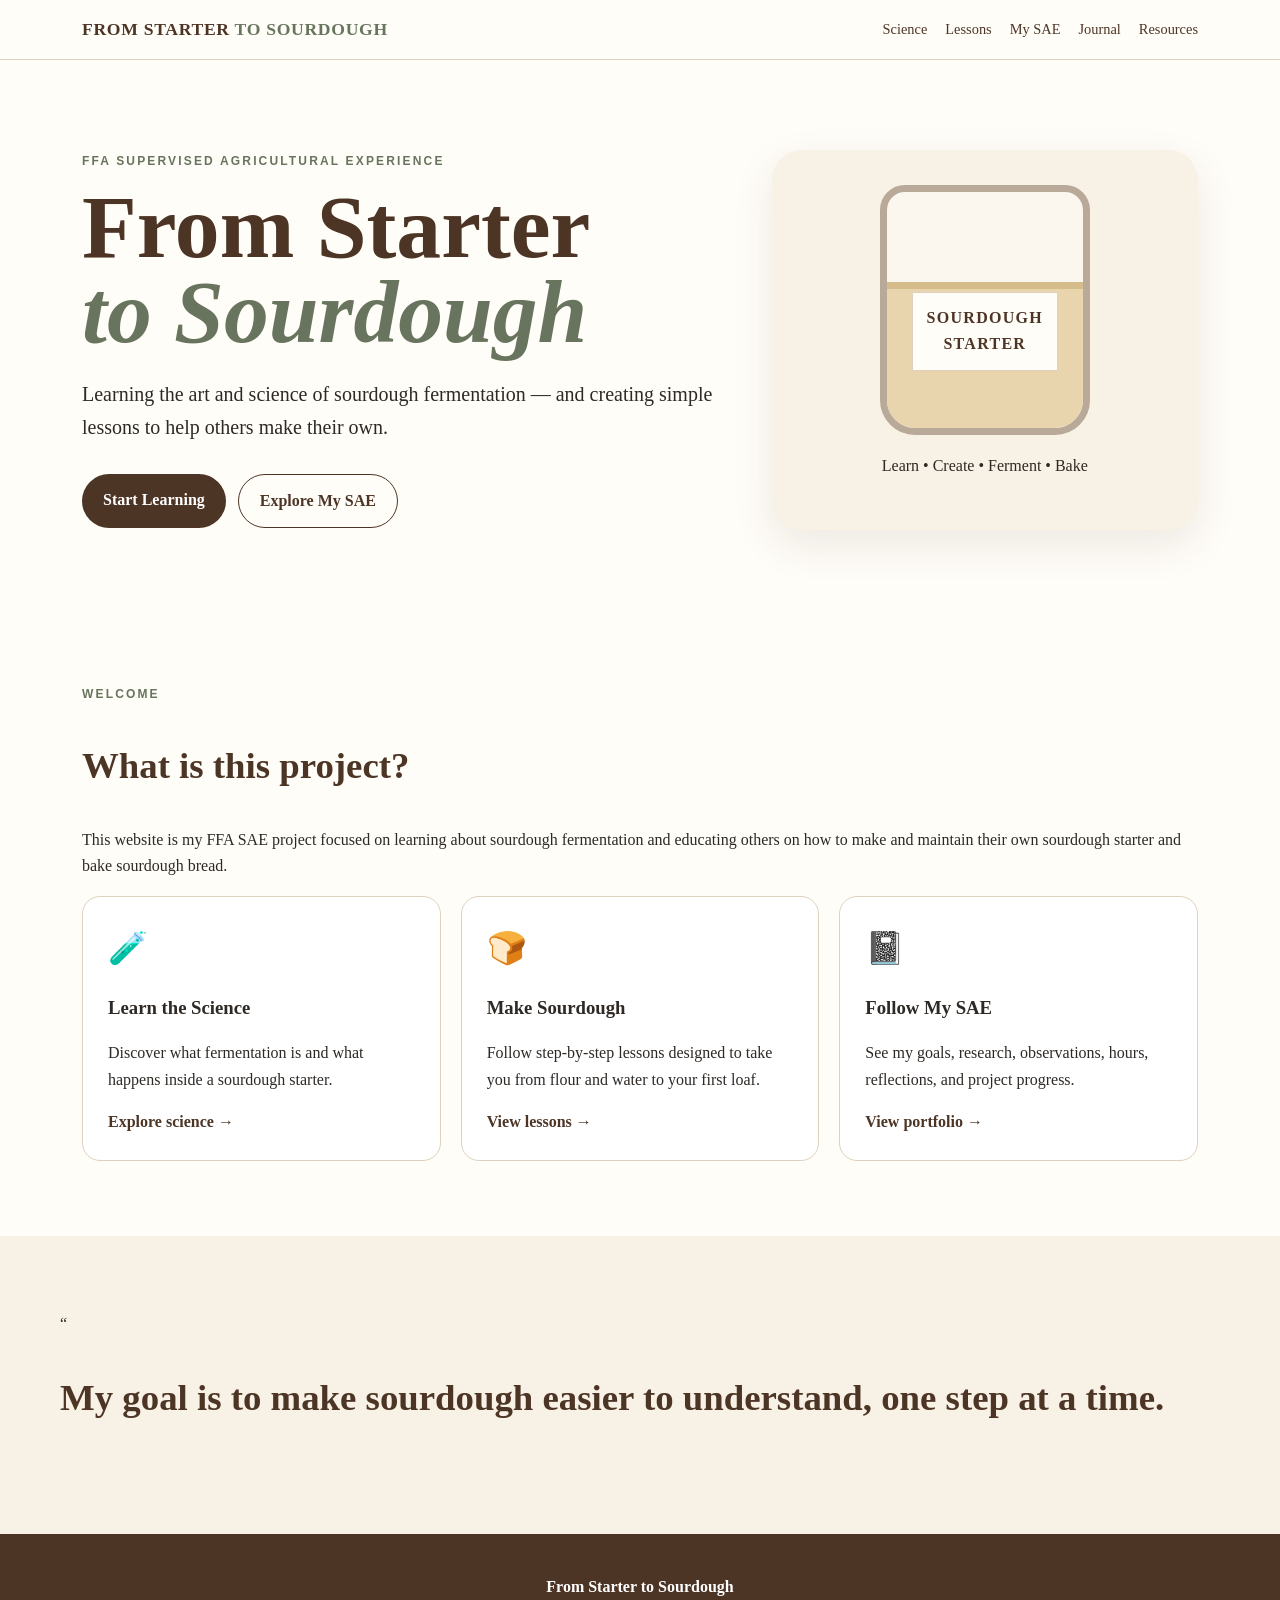
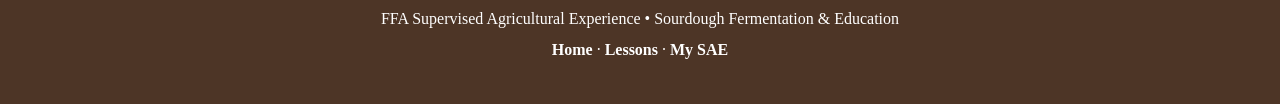
==== index.html @ 27090870 "Add files via upload" ====
<!doctype html><html lang="en"><head><meta charset="utf-8"><meta name="viewport" content="width=device-width,initial-scale=1"><title>Home | From Starter to Sourdough</title><meta name="description" content="FFA SAE project about sourdough fermentation and education."><link rel="stylesheet" href="style.css"></head><body>
<nav class="nav"><div class="nav-inner"><a class="brand" href="index.html">FROM STARTER <span>TO SOURDOUGH</span></a><div class="links"><a href="science.html">Science</a><a href="lessons.html">Lessons</a><a href="portfolio.html">My SAE</a><a href="journal.html">Journal</a><a href="resources.html">Resources</a></div></div></nav>
<main>
<section class="hero">
  <div class="hero-copy">
    <p class="eyebrow">FFA SUPERVISED AGRICULTURAL EXPERIENCE</p>
    <h1>From Starter<br><span>to Sourdough</span></h1>
    <p class="lead">Learning the art and science of sourdough fermentation — and creating simple lessons to help others make their own.</p>
    <div class="buttons"><a class="btn" href="lessons.html">Start Learning</a><a class="btn secondary" href="portfolio.html">Explore My SAE</a></div>
  </div>
  <div class="starter-card">
    <div class="jar"><div class="starter"></div><div class="jar-label">SOURDOUGH<br>STARTER</div></div>
    <p>Learn • Create • Ferment • Bake</p>
  </div>
</section>
<section class="section intro"><p class="eyebrow">WELCOME</p><h2>What is this project?</h2><p>This website is my FFA SAE project focused on learning about sourdough fermentation and educating others on how to make and maintain their own sourdough starter and bake sourdough bread.</p><div class="cards three"><article><span>🧪</span><h3>Learn the Science</h3><p>Discover what fermentation is and what happens inside a sourdough starter.</p><a href="science.html">Explore science →</a></article><article><span>🍞</span><h3>Make Sourdough</h3><p>Follow step-by-step lessons designed to take you from flour and water to your first loaf.</p><a href="lessons.html">View lessons →</a></article><article><span>📓</span><h3>Follow My SAE</h3><p>See my goals, research, observations, hours, reflections, and project progress.</p><a href="portfolio.html">View portfolio →</a></article></div></section>
<section class="section cream"><div class="quote"><span>“</span><h2>My goal is to make sourdough easier to understand, one step at a time.</h2></div></section>
</main><footer class="footer"><p><strong>From Starter to Sourdough</strong></p><p>FFA Supervised Agricultural Experience • Sourdough Fermentation & Education</p><p><a href="index.html">Home</a> · <a href="lessons.html">Lessons</a> · <a href="portfolio.html">My SAE</a></p></footer>
</body></html>
---- style.css ----
:root{--cream:#f8f1e5;--paper:#fffdf8;--brown:#4d3526;--tan:#caa878;--sage:#68745d;--ink:#2e2925;--line:#dfd1bd}
*{box-sizing:border-box}body{margin:0;color:var(--ink);background:var(--paper);font-family:Georgia,'Times New Roman',serif;line-height:1.65}a{color:var(--brown);text-decoration:none;font-weight:bold}a:hover{text-decoration:underline}.nav{position:sticky;top:0;z-index:10;background:rgba(255,253,248,.96);border-bottom:1px solid var(--line);backdrop-filter:blur(8px)}.nav-inner{max-width:1160px;margin:auto;padding:15px 22px;display:flex;align-items:center;gap:22px}.brand{font-weight:bold;font-size:1.1rem;letter-spacing:.04em;white-space:nowrap}.brand span{color:var(--sage)}.links{margin-left:auto;display:flex;gap:18px;flex-wrap:wrap;font-size:.9rem}.links a{font-weight:normal}.hero{max-width:1160px;margin:auto;padding:90px 22px 80px;display:grid;grid-template-columns:1.2fr .8fr;gap:50px;align-items:center}.eyebrow{font-family:Arial,sans-serif;font-size:.75rem;letter-spacing:.18em;font-weight:bold;color:var(--sage);margin:0 0 12px}.hero h1,.page-head h1{font-size:clamp(3rem,7vw,6.4rem);line-height:.95;margin:0 0 24px;color:var(--brown)}.hero h1 span{color:var(--sage);font-style:italic}.lead{font-size:1.25rem;max-width:650px}.buttons{display:flex;gap:12px;margin-top:30px;flex-wrap:wrap}.btn{background:var(--brown);color:white;padding:13px 21px;border-radius:999px;text-decoration:none}.btn.secondary{background:transparent;color:var(--brown);border:1px solid var(--brown)}.starter-card{background:var(--cream);border-radius:30px;padding:35px;text-align:center;box-shadow:0 15px 40px rgba(77,53,38,.1)}.jar{width:210px;height:250px;margin:0 auto 18px;border:7px solid #b8a999;border-radius:25px 25px 35px 35px;position:relative;background:rgba(255,255,255,.35);overflow:hidden}.starter{position:absolute;bottom:0;width:100%;height:62%;background:#e8d5ae;border-top:7px solid #d4bc8b}.jar-label{position:absolute;left:25px;right:25px;top:100px;padding:12px;background:#fffdf8;border:1px solid var(--line);font-weight:bold;color:var(--brown);letter-spacing:.08em}.section{max-width:1160px;margin:auto;padding:75px 22px}.cream{max-width:none;background:var(--cream)}.cream>*{max-width:1160px;margin-left:auto;margin-right:auto}.intro h2,.section h2{font-size:2.3rem;color:var(--brown)}.cards{display:grid;gap:20px}.cards.three{grid-template-columns:repeat(3,1fr)}.cards article,.portfolio-grid article,.resource-grid article,.problem,.lesson-box,.science-grid article{border:1px solid var(--line);border-radius:18px;padding:25px;background:#fff}.cards span,.portfolio-grid span{font-size:2rem}.cards h3,.portfolio-grid h3{margin-bottom:7px}.page-head{padding:80px 22px 60px;background:var(--cream);text-align:center}.page-head h1{font-size:clamp(3rem,7vw,5.2rem)}.page-head p:last-child{max-width:680px;margin:0 auto;font-size:1.15rem}.science-grid{max-width:1000px;margin:auto;display:grid;grid-template-columns:1fr 1fr;gap:20px}.glossary{display:grid;grid-template-columns:1fr 1fr;gap:12px}.glossary div{padding:17px;border-bottom:1px solid var(--line);display:flex;gap:20px}.glossary span{margin-left:auto;text-align:right;max-width:65%}.steps{max-width:850px;margin:auto}.step{display:grid;grid-template-columns:70px 1fr;gap:20px;padding:25px 0;border-bottom:1px solid var(--line)}.step>b,.timeline b{font-family:Arial,sans-serif;color:var(--sage);font-size:1.3rem}.step h3{margin:0;color:var(--brown);font-size:1.4rem}.step p{margin:4px 0 10px}.lesson{max-width:900px}.lesson-box{margin-bottom:18px}.lesson-box h2{font-size:1.6rem;margin-top:0}.timeline{max-width:850px;margin:auto;display:grid;gap:14px}.timeline div{background:#fff;border-left:5px solid var(--tan);padding:22px 25px;border-radius:0 15px 15px 0}.timeline h3{margin:0 0 5px;color:var(--brown)}.problem{margin:15px auto;max-width:850px}.problem h3{color:var(--brown)}.portfolio-grid{display:grid;grid-template-columns:repeat(3,1fr);gap:18px}.journal{max-width:850px}.journal article{padding:28px 0;border-bottom:1px solid var(--line)}.date{font-family:Arial,sans-serif;color:var(--sage);font-size:.75rem;letter-spacing:.15em;font-weight:bold}.photo-placeholder{margin-top:18px;background:var(--cream);min-height:150px;display:grid;place-items:center;border-radius:15px;color:#796b5c}.resource-grid{display:grid;grid-template-columns:repeat(3,1fr);gap:18px}.footer{background:var(--brown);color:#fff;padding:35px 22px;text-align:center}.footer a{color:#fff}.footer p{margin:5px}.mobile-note{display:none}@media(max-width:800px){.links{display:none}.hero{grid-template-columns:1fr;padding-top:60px}.cards.three,.portfolio-grid,.resource-grid,.science-grid{grid-template-columns:1fr}.glossary{grid-template-columns:1fr}.glossary div{display:block}.glossary span{display:block;text-align:left;max-width:none;margin:5px 0}.page-head{padding:60px 22px 45px}.hero h1{font-size:4rem}.mobile-note{display:block;font-size:.8rem;color:#6b625a}.nav-inner{justify-content:center}.brand{font-size:1rem}}
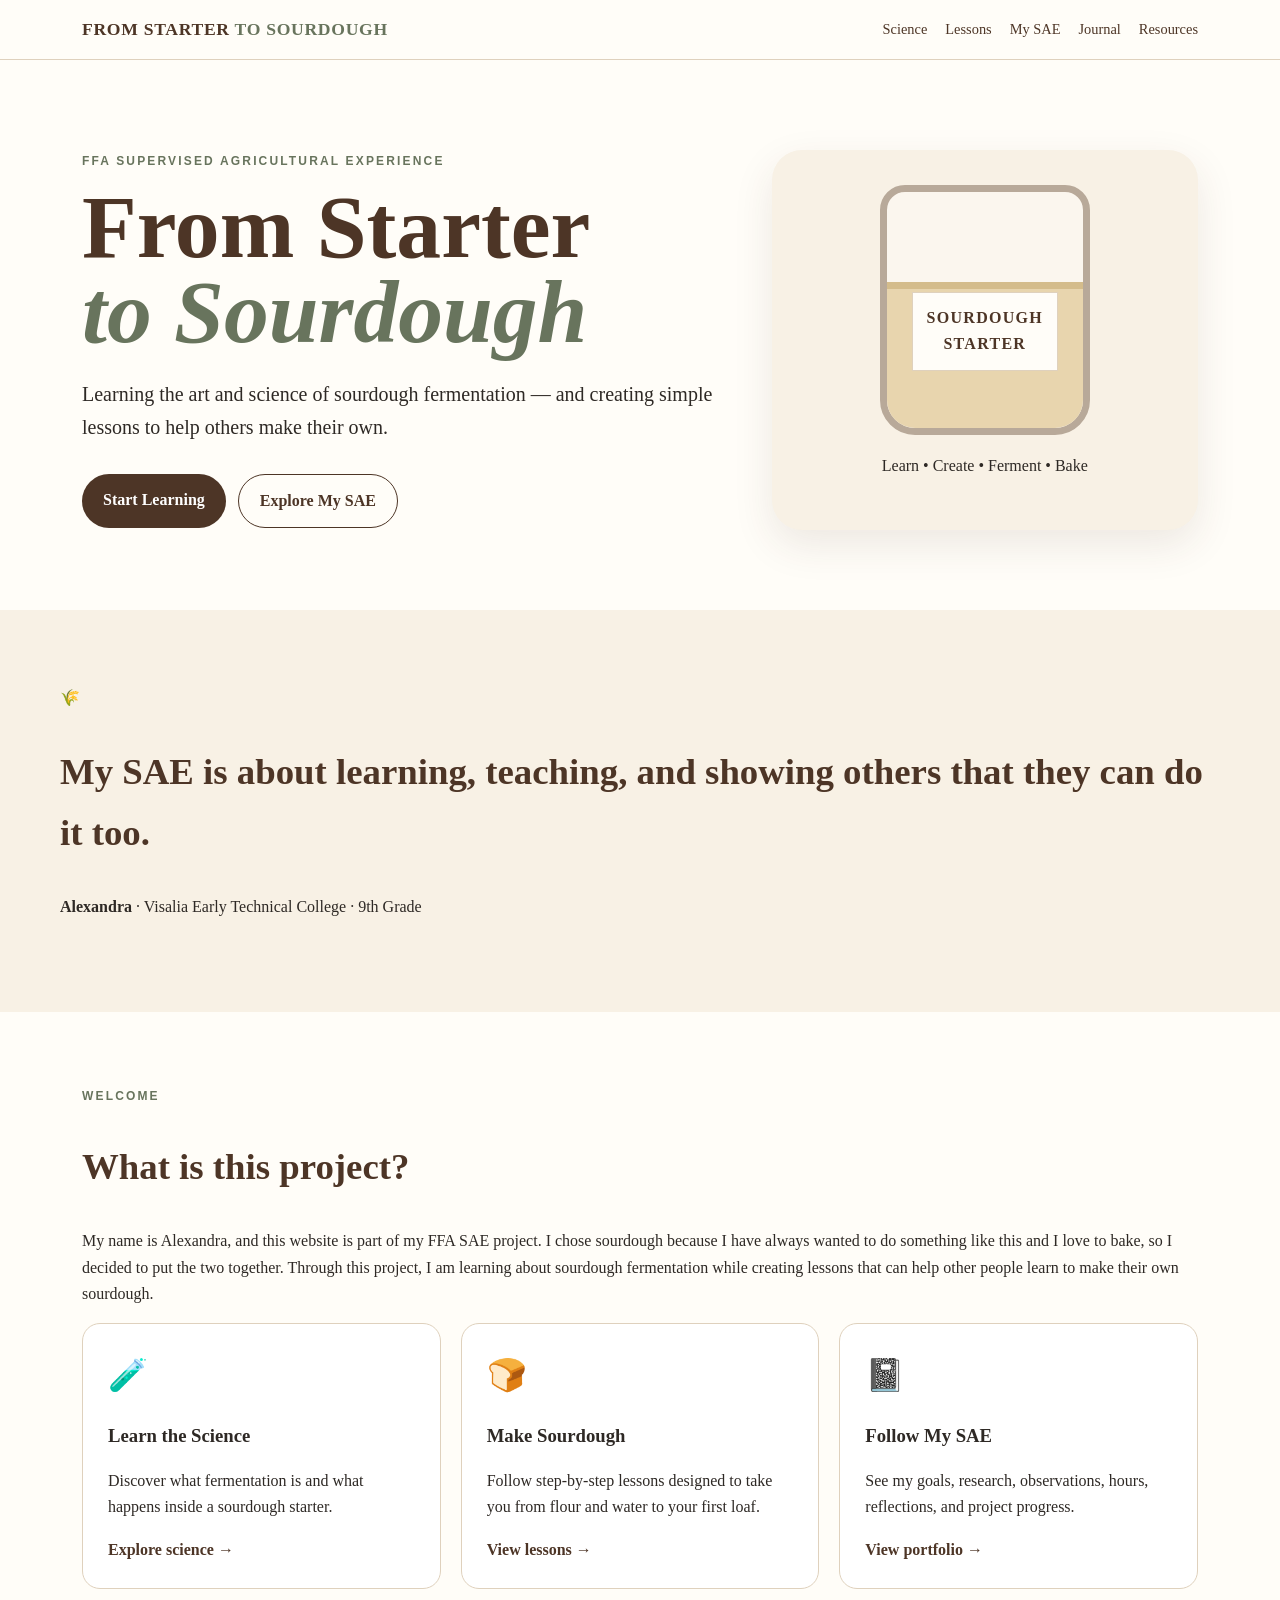
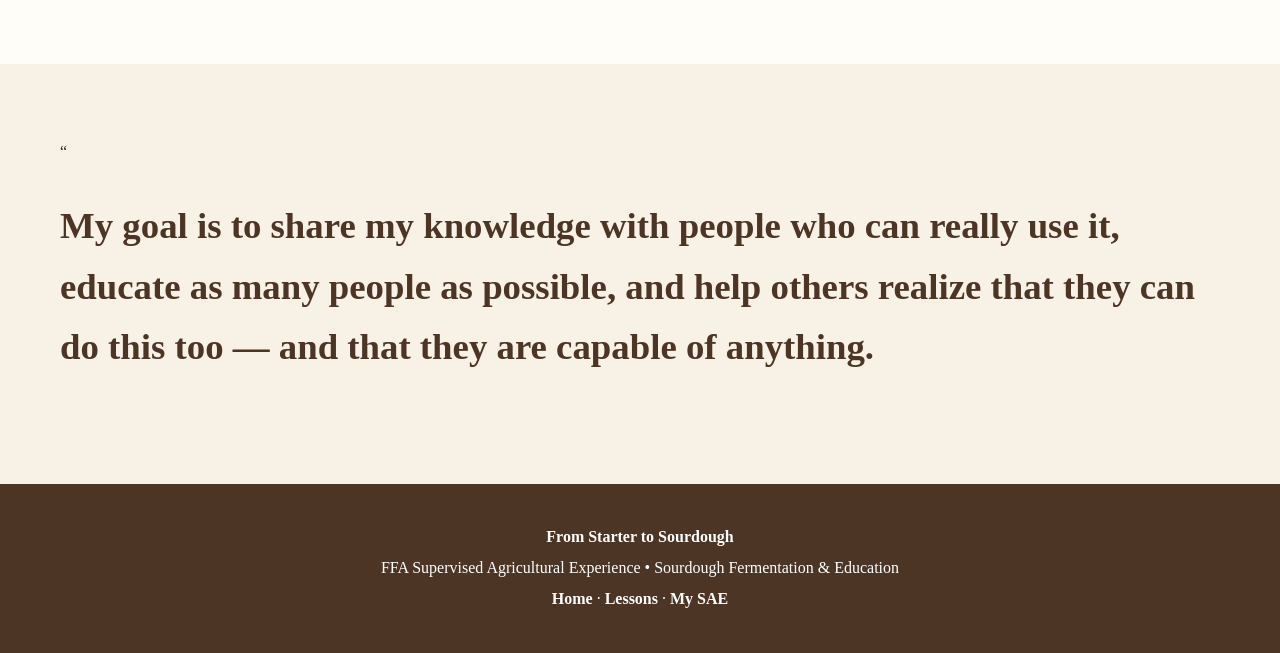
==== commit d909bf2e: "Add files via upload" ====
--- a/index.html
+++ b/index.html
@@ -13,7 +13,8 @@
     <p>Learn • Create • Ferment • Bake</p>
   </div>
 </section>
-<section class="section intro"><p class="eyebrow">WELCOME</p><h2>What is this project?</h2><p>This website is my FFA SAE project focused on learning about sourdough fermentation and educating others on how to make and maintain their own sourdough starter and bake sourdough bread.</p><div class="cards three"><article><span>🧪</span><h3>Learn the Science</h3><p>Discover what fermentation is and what happens inside a sourdough starter.</p><a href="science.html">Explore science →</a></article><article><span>🍞</span><h3>Make Sourdough</h3><p>Follow step-by-step lessons designed to take you from flour and water to your first loaf.</p><a href="lessons.html">View lessons →</a></article><article><span>📓</span><h3>Follow My SAE</h3><p>See my goals, research, observations, hours, reflections, and project progress.</p><a href="portfolio.html">View portfolio →</a></article></div></section>
-<section class="section cream"><div class="quote"><span>“</span><h2>My goal is to make sourdough easier to understand, one step at a time.</h2></div></section>
+<section class="section cream"><div class="quote"><span>🌾</span><h2>My SAE is about learning, teaching, and showing others that they can do it too.</h2><p><strong>Alexandra</strong> · Visalia Early Technical College · 9th Grade</p><p class="mobile-note">FFA Chapter: [ADD CHAPTER NAME WHEN KNOWN]</p></div></section>
+<section class="section intro"><p class="eyebrow">WELCOME</p><h2>What is this project?</h2><p>My name is Alexandra, and this website is part of my FFA SAE project. I chose sourdough because I have always wanted to do something like this and I love to bake, so I decided to put the two together. Through this project, I am learning about sourdough fermentation while creating lessons that can help other people learn to make their own sourdough.</p><div class="cards three"><article><span>🧪</span><h3>Learn the Science</h3><p>Discover what fermentation is and what happens inside a sourdough starter.</p><a href="science.html">Explore science →</a></article><article><span>🍞</span><h3>Make Sourdough</h3><p>Follow step-by-step lessons designed to take you from flour and water to your first loaf.</p><a href="lessons.html">View lessons →</a></article><article><span>📓</span><h3>Follow My SAE</h3><p>See my goals, research, observations, hours, reflections, and project progress.</p><a href="portfolio.html">View portfolio →</a></article></div></section>
+<section class="section cream"><div class="quote"><span>“</span><h2>My goal is to share my knowledge with people who can really use it, educate as many people as possible, and help others realize that they can do this too — and that they are capable of anything.</h2></div></section>
 </main><footer class="footer"><p><strong>From Starter to Sourdough</strong></p><p>FFA Supervised Agricultural Experience • Sourdough Fermentation & Education</p><p><a href="index.html">Home</a> · <a href="lessons.html">Lessons</a> · <a href="portfolio.html">My SAE</a></p></footer>
 </body></html>
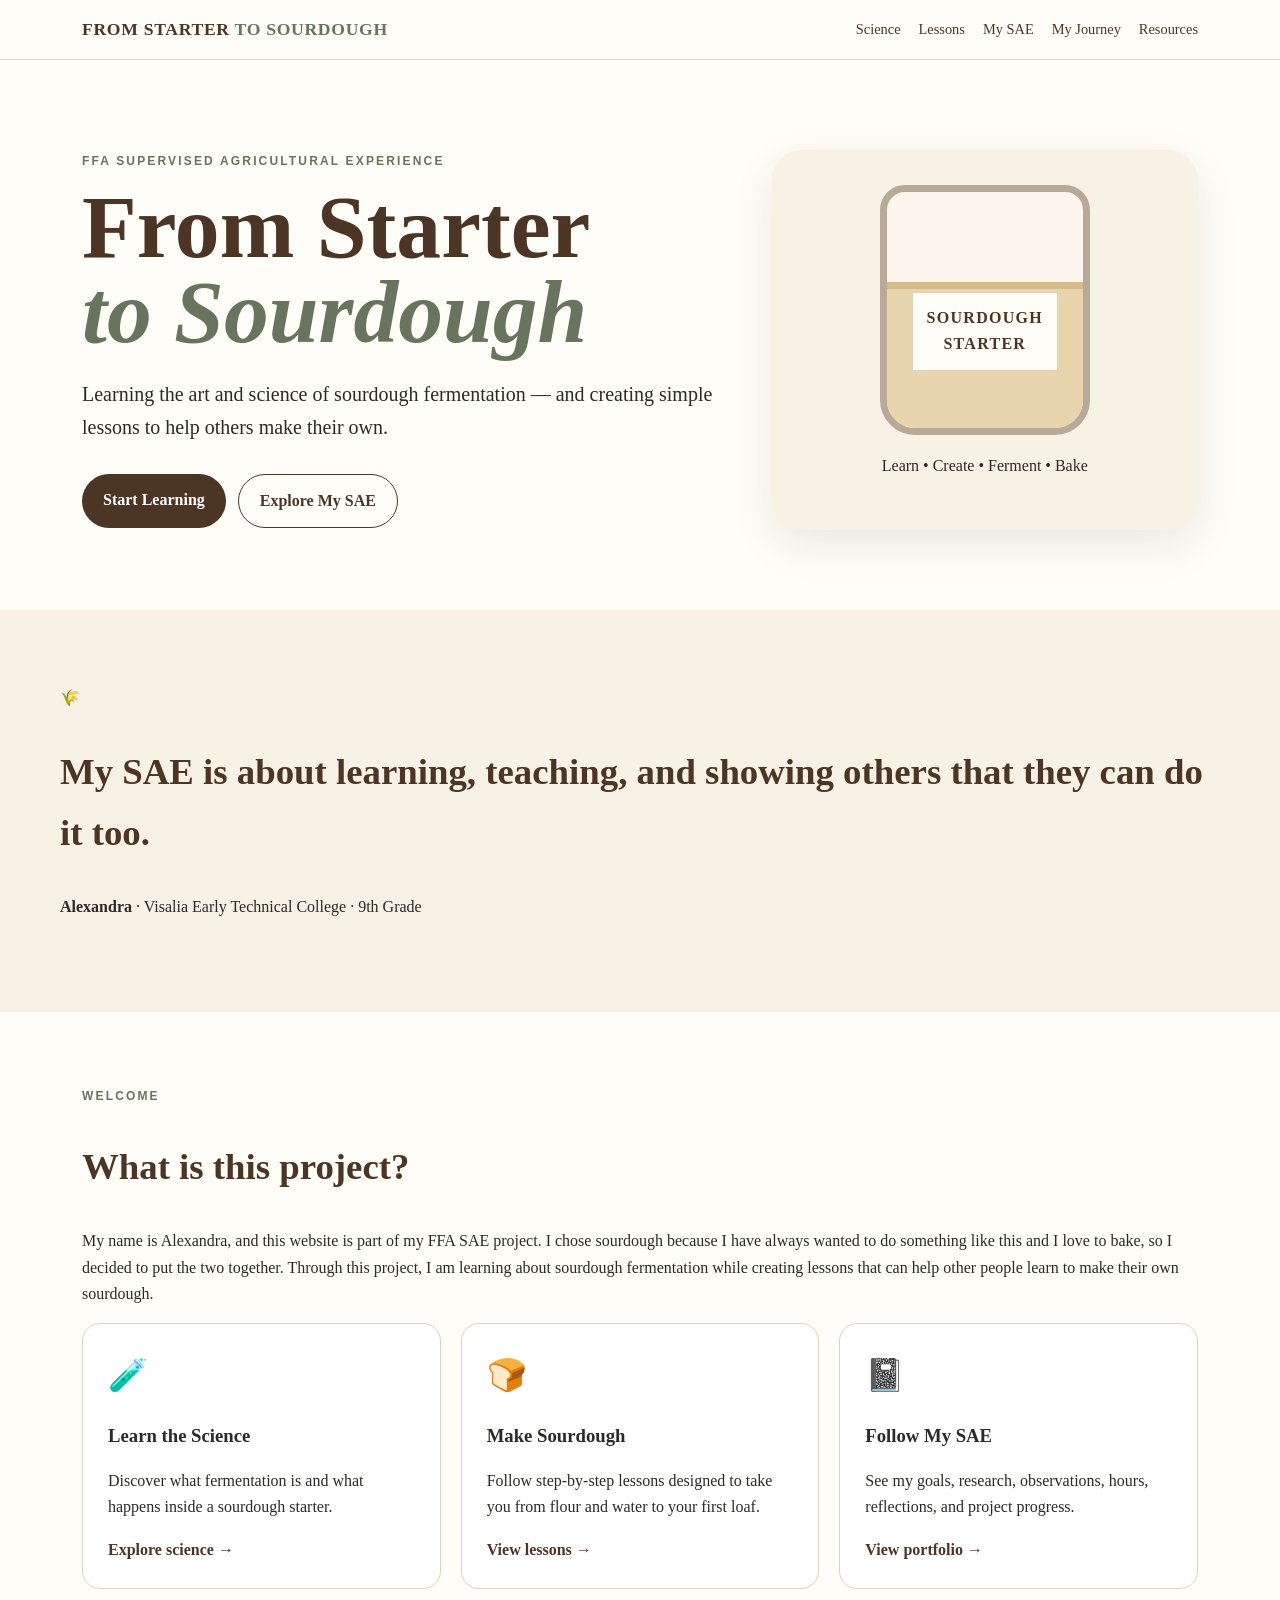
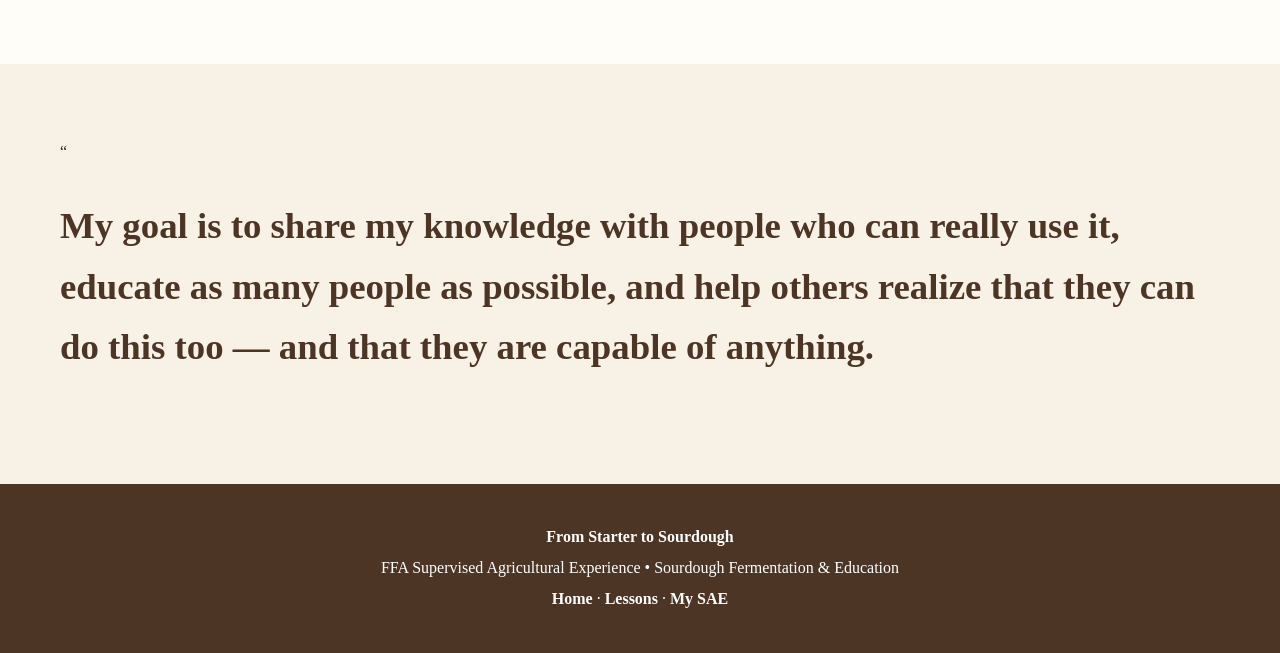
==== commit 1cefa043: "Update index.html" ====
--- a/index.html
+++ b/index.html
@@ -1,5 +1,5 @@
 <!doctype html><html lang="en"><head><meta charset="utf-8"><meta name="viewport" content="width=device-width,initial-scale=1"><title>Home | From Starter to Sourdough</title><meta name="description" content="FFA SAE project about sourdough fermentation and education."><link rel="stylesheet" href="style.css"></head><body>
-<nav class="nav"><div class="nav-inner"><a class="brand" href="index.html">FROM STARTER <span>TO SOURDOUGH</span></a><div class="links"><a href="science.html">Science</a><a href="lessons.html">Lessons</a><a href="portfolio.html">My SAE</a><a href="journal.html">Journal</a><a href="resources.html">Resources</a></div></div></nav>
+<nav class="nav"><div class="nav-inner"><a class="brand" href="index.html">FROM STARTER <span>TO SOURDOUGH</span></a><div class="links"><a href="science.html">Science</a><a href="lessons.html">Lessons</a><a href="portfolio.html">My SAE</a><a href="journey.html">My Journey</a><a href="resources.html">Resources</a></div></div></nav>
 <main>
 <section class="hero">
   <div class="hero-copy">
@@ -17,4 +17,4 @@
 <section class="section intro"><p class="eyebrow">WELCOME</p><h2>What is this project?</h2><p>My name is Alexandra, and this website is part of my FFA SAE project. I chose sourdough because I have always wanted to do something like this and I love to bake, so I decided to put the two together. Through this project, I am learning about sourdough fermentation while creating lessons that can help other people learn to make their own sourdough.</p><div class="cards three"><article><span>🧪</span><h3>Learn the Science</h3><p>Discover what fermentation is and what happens inside a sourdough starter.</p><a href="science.html">Explore science →</a></article><article><span>🍞</span><h3>Make Sourdough</h3><p>Follow step-by-step lessons designed to take you from flour and water to your first loaf.</p><a href="lessons.html">View lessons →</a></article><article><span>📓</span><h3>Follow My SAE</h3><p>See my goals, research, observations, hours, reflections, and project progress.</p><a href="portfolio.html">View portfolio →</a></article></div></section>
 <section class="section cream"><div class="quote"><span>“</span><h2>My goal is to share my knowledge with people who can really use it, educate as many people as possible, and help others realize that they can do this too — and that they are capable of anything.</h2></div></section>
 </main><footer class="footer"><p><strong>From Starter to Sourdough</strong></p><p>FFA Supervised Agricultural Experience • Sourdough Fermentation & Education</p><p><a href="index.html">Home</a> · <a href="lessons.html">Lessons</a> · <a href="portfolio.html">My SAE</a></p></footer>
-</body></html>+</body></html>
--- a/style.css
+++ b/style.css
@@ -1,3 +1,15 @@
 
 :root{--cream:#f8f1e5;--paper:#fffdf8;--brown:#4d3526;--tan:#caa878;--sage:#68745d;--ink:#2e2925;--line:#dfd1bd}
 *{box-sizing:border-box}body{margin:0;color:var(--ink);background:var(--paper);font-family:Georgia,'Times New Roman',serif;line-height:1.65}a{color:var(--brown);text-decoration:none;font-weight:bold}a:hover{text-decoration:underline}.nav{position:sticky;top:0;z-index:10;background:rgba(255,253,248,.96);border-bottom:1px solid var(--line);backdrop-filter:blur(8px)}.nav-inner{max-width:1160px;margin:auto;padding:15px 22px;display:flex;align-items:center;gap:22px}.brand{font-weight:bold;font-size:1.1rem;letter-spacing:.04em;white-space:nowrap}.brand span{color:var(--sage)}.links{margin-left:auto;display:flex;gap:18px;flex-wrap:wrap;font-size:.9rem}.links a{font-weight:normal}.hero{max-width:1160px;margin:auto;padding:90px 22px 80px;display:grid;grid-template-columns:1.2fr .8fr;gap:50px;align-items:center}.eyebrow{font-family:Arial,sans-serif;font-size:.75rem;letter-spacing:.18em;font-weight:bold;color:var(--sage);margin:0 0 12px}.hero h1,.page-head h1{font-size:clamp(3rem,7vw,6.4rem);line-height:.95;margin:0 0 24px;color:var(--brown)}.hero h1 span{color:var(--sage);font-style:italic}.lead{font-size:1.25rem;max-width:650px}.buttons{display:flex;gap:12px;margin-top:30px;flex-wrap:wrap}.btn{background:var(--brown);color:white;padding:13px 21px;border-radius:999px;text-decoration:none}.btn.secondary{background:transparent;color:var(--brown);border:1px solid var(--brown)}.starter-card{background:var(--cream);border-radius:30px;padding:35px;text-align:center;box-shadow:0 15px 40px rgba(77,53,38,.1)}.jar{width:210px;height:250px;margin:0 auto 18px;border:7px solid #b8a999;border-radius:25px 25px 35px 35px;position:relative;background:rgba(255,255,255,.35);overflow:hidden}.starter{position:absolute;bottom:0;width:100%;height:62%;background:#e8d5ae;border-top:7px solid #d4bc8b}.jar-label{position:absolute;left:25px;right:25px;top:100px;padding:12px;background:#fffdf8;border:1px solid var(--line);font-weight:bold;color:var(--brown);letter-spacing:.08em}.section{max-width:1160px;margin:auto;padding:75px 22px}.cream{max-width:none;background:var(--cream)}.cream>*{max-width:1160px;margin-left:auto;margin-right:auto}.intro h2,.section h2{font-size:2.3rem;color:var(--brown)}.cards{display:grid;gap:20px}.cards.three{grid-template-columns:repeat(3,1fr)}.cards article,.portfolio-grid article,.resource-grid article,.problem,.lesson-box,.science-grid article{border:1px solid var(--line);border-radius:18px;padding:25px;background:#fff}.cards span,.portfolio-grid span{font-size:2rem}.cards h3,.portfolio-grid h3{margin-bottom:7px}.page-head{padding:80px 22px 60px;background:var(--cream);text-align:center}.page-head h1{font-size:clamp(3rem,7vw,5.2rem)}.page-head p:last-child{max-width:680px;margin:0 auto;font-size:1.15rem}.science-grid{max-width:1000px;margin:auto;display:grid;grid-template-columns:1fr 1fr;gap:20px}.glossary{display:grid;grid-template-columns:1fr 1fr;gap:12px}.glossary div{padding:17px;border-bottom:1px solid var(--line);display:flex;gap:20px}.glossary span{margin-left:auto;text-align:right;max-width:65%}.steps{max-width:850px;margin:auto}.step{display:grid;grid-template-columns:70px 1fr;gap:20px;padding:25px 0;border-bottom:1px solid var(--line)}.step>b,.timeline b{font-family:Arial,sans-serif;color:var(--sage);font-size:1.3rem}.step h3{margin:0;color:var(--brown);font-size:1.4rem}.step p{margin:4px 0 10px}.lesson{max-width:900px}.lesson-box{margin-bottom:18px}.lesson-box h2{font-size:1.6rem;margin-top:0}.timeline{max-width:850px;margin:auto;display:grid;gap:14px}.timeline div{background:#fff;border-left:5px solid var(--tan);padding:22px 25px;border-radius:0 15px 15px 0}.timeline h3{margin:0 0 5px;color:var(--brown)}.problem{margin:15px auto;max-width:850px}.problem h3{color:var(--brown)}.portfolio-grid{display:grid;grid-template-columns:repeat(3,1fr);gap:18px}.journal{max-width:850px}.journal article{padding:28px 0;border-bottom:1px solid var(--line)}.date{font-family:Arial,sans-serif;color:var(--sage);font-size:.75rem;letter-spacing:.15em;font-weight:bold}.photo-placeholder{margin-top:18px;background:var(--cream);min-height:150px;display:grid;place-items:center;border-radius:15px;color:#796b5c}.resource-grid{display:grid;grid-template-columns:repeat(3,1fr);gap:18px}.footer{background:var(--brown);color:#fff;padding:35px 22px;text-align:center}.footer a{color:#fff}.footer p{margin:5px}.mobile-note{display:none}@media(max-width:800px){.links{display:none}.hero{grid-template-columns:1fr;padding-top:60px}.cards.three,.portfolio-grid,.resource-grid,.science-grid{grid-template-columns:1fr}.glossary{grid-template-columns:1fr}.glossary div{display:block}.glossary span{display:block;text-align:left;max-width:none;margin:5px 0}.page-head{padding:60px 22px 45px}.hero h1{font-size:4rem}.mobile-note{display:block;font-size:.8rem;color:#6b625a}.nav-inner{justify-content:center}.brand{font-size:1rem}}
+/* Sourdough Journey Photo Sections */
+.photo-placeholder {
+border: 2px dashed #999;
+border-radius: 12px;
+padding: 35px 20px;
+margin: 20px 0;
+text-align: center;
+min-height: 120px;
+}
+.photo-placeholder p {
+margin: 8px 0;
+}
